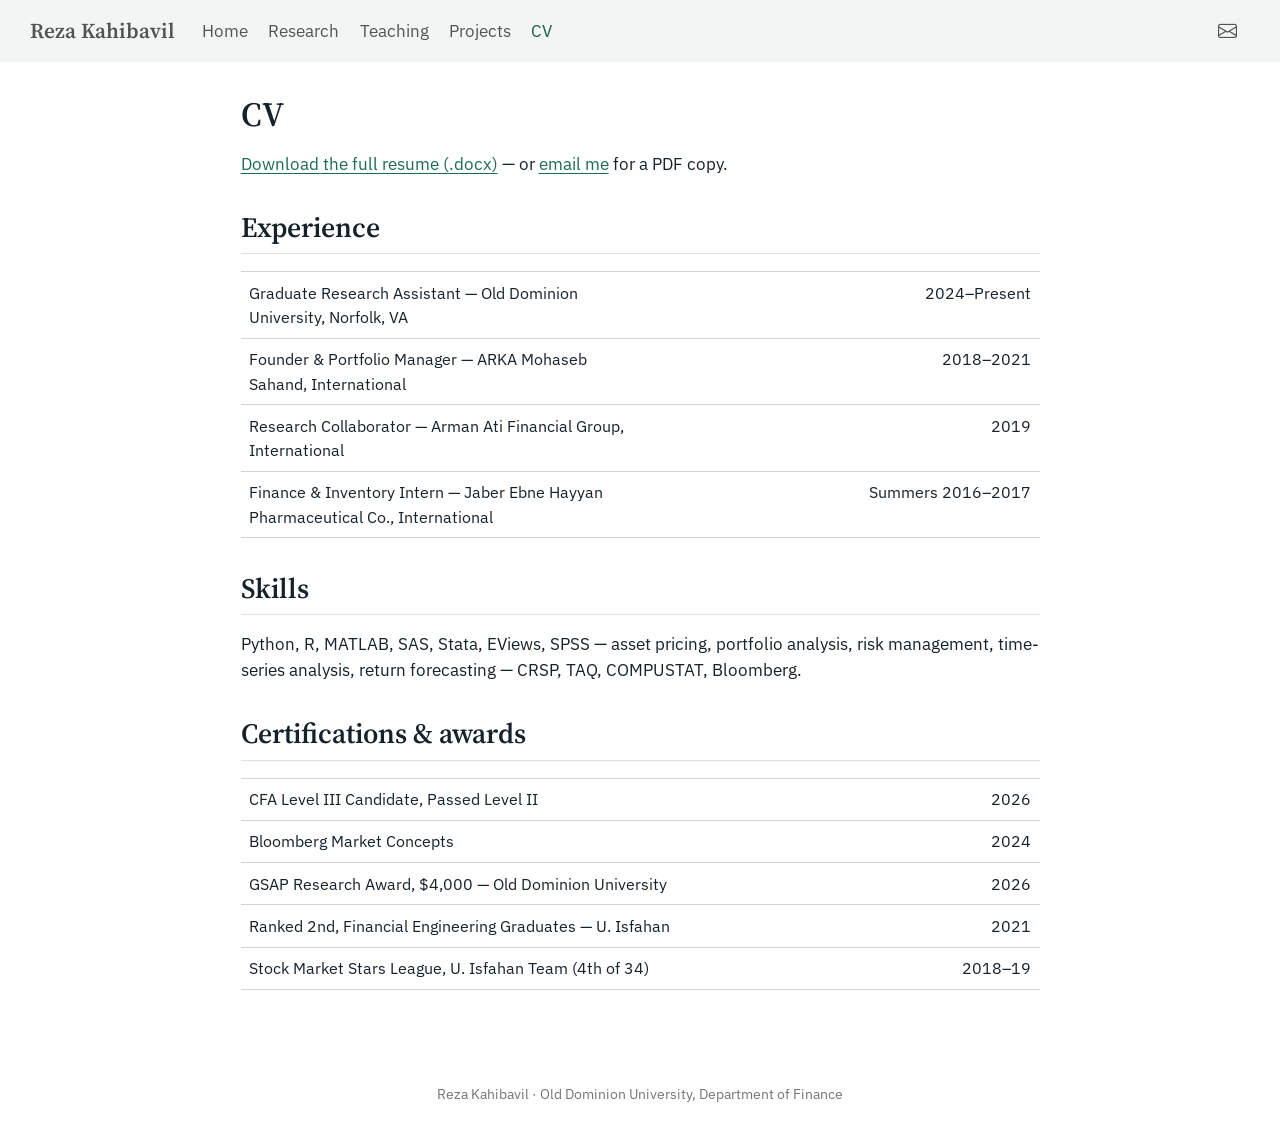
==== docs/cv.html @ f3b3a1b4 "Initial site" ====
<!DOCTYPE html>
<html xmlns="http://www.w3.org/1999/xhtml" lang="en" xml:lang="en"><head>

<meta charset="utf-8">
<meta name="generator" content="quarto-1.10.18">

<meta name="viewport" content="width=device-width, initial-scale=1.0, user-scalable=yes">


<title>CV – Reza Kahibavil</title>
<style>
/* Default styles provided by pandoc.
** See https://pandoc.org/MANUAL.html#variables-for-html for config info.
*/
span.smallcaps{font-variant: small-caps;}
div.columns{display: flex; gap: 1.5em;}
div.column{flex: auto;}
@media screen {
div.columns{gap: min(4vw, 1.5em);}
div.column{overflow-x: auto;}
}
div.hanging-indent{margin-left: 1.5em; text-indent: -1.5em;}
ul.task-list{list-style: none;}
ul.task-list li input[type="checkbox"] {
  width: 0.8em;
  margin: 0 0.8em 0.2em -1em; /* quarto-specific, see https://github.com/quarto-dev/quarto-cli/issues/4556 */ 
  vertical-align: middle;
}
</style>


<script src="site_libs/quarto-nav/quarto-nav.js"></script>
<script src="site_libs/quarto-nav/headroom.min.js"></script>
<script src="site_libs/clipboard/clipboard.min.js"></script>
<script src="site_libs/quarto-search/autocomplete.umd.js"></script>
<script src="site_libs/quarto-search/fuse.min.js"></script>
<script src="site_libs/quarto-search/quarto-search.js"></script>
<meta name="quarto:offset" content="./">
<script src="site_libs/quarto-html/quarto.js" type="module"></script>
<script src="site_libs/quarto-html/tabsets/tabsets.js" type="module"></script>
<script src="site_libs/quarto-html/popper.min.js"></script>
<script src="site_libs/quarto-html/tippy.umd.min.js"></script>
<script src="site_libs/quarto-html/anchor.min.js"></script>
<link href="site_libs/quarto-html/tippy.css" rel="stylesheet">
<link href="site_libs/quarto-html/quarto-syntax-highlighting-64a204ab8560d761af7679ceaba22944.css" rel="stylesheet" id="quarto-text-highlighting-styles">
<script src="site_libs/bootstrap/bootstrap.min.js"></script>
<link href="site_libs/bootstrap/bootstrap-icons.css" rel="stylesheet">
<link href="site_libs/bootstrap/bootstrap-29c59671ffebfe2203b3266ad9037d25.min.css" rel="stylesheet" append-hash="true" id="quarto-bootstrap" data-mode="light">
<script id="quarto-search-options" type="application/json">{
  "location": "navbar",
  "copy-button": false,
  "collapse-after": 3,
  "panel-placement": "end",
  "type": "overlay",
  "limit": 50,
  "keyboard-shortcut": [
    "f",
    "/",
    "s"
  ],
  "show-item-context": false,
  "language": {
    "search-no-results-text": "No results",
    "search-matching-documents-text": "matching documents",
    "search-copy-link-title": "Copy link to search",
    "search-hide-matches-text": "Hide additional matches",
    "search-more-match-text": "more match in this document",
    "search-more-matches-text": "more matches in this document",
    "search-clear-button-title": "Clear",
    "search-text-placeholder": "",
    "search-detached-cancel-button-title": "Cancel",
    "search-submit-button-title": "Submit",
    "search-label": "Search"
  }
}</script>


</head>

<body class="nav-fixed fullcontent quarto-light">

<div id="quarto-search-results"></div>
  <header id="quarto-header" class="headroom fixed-top">
    <nav class="navbar navbar-expand-lg " data-bs-theme="dark">
      <div class="navbar-container container-fluid">
      <div class="navbar-brand-container mx-auto">
    <a class="navbar-brand" href="./index.html">
    <span class="navbar-title">Reza Kahibavil</span>
    </a>
  </div>
            <div id="quarto-search" class="" title="Search"></div>
          <button class="navbar-toggler" type="button" data-bs-toggle="collapse" data-bs-target="#navbarCollapse" aria-controls="navbarCollapse" role="menu" aria-expanded="false" aria-label="Toggle navigation" onclick="if (window.quartoToggleHeadroom) { window.quartoToggleHeadroom(); }">
  <span class="navbar-toggler-icon"></span>
</button>
          <div class="collapse navbar-collapse" id="navbarCollapse">
            <ul class="navbar-nav navbar-nav-scroll me-auto">
  <li class="nav-item">
    <a class="nav-link" href="./index.html"> 
<span class="menu-text">Home</span></a>
  </li>  
  <li class="nav-item">
    <a class="nav-link" href="./research.html"> 
<span class="menu-text">Research</span></a>
  </li>  
  <li class="nav-item">
    <a class="nav-link" href="./teaching.html"> 
<span class="menu-text">Teaching</span></a>
  </li>  
  <li class="nav-item">
    <a class="nav-link" href="./projects.html"> 
<span class="menu-text">Projects</span></a>
  </li>  
  <li class="nav-item">
    <a class="nav-link active" href="./cv.html" aria-current="page"> 
<span class="menu-text">CV</span></a>
  </li>  
</ul>
            <ul class="navbar-nav navbar-nav-scroll ms-auto">
  <li class="nav-item compact">
    <a class="nav-link" href="mailto:rkahi001@odu.edu"> <i class="bi bi-envelope" role="img" aria-label="Email">
</i> 
<span class="menu-text"></span></a>
  </li>  
</ul>
          </div> <!-- /navcollapse -->
            <div class="quarto-navbar-tools">
</div>
      </div> <!-- /container-fluid -->
    </nav>
</header>
<!-- content -->
<div id="quarto-content" class="quarto-container page-columns page-rows-contents page-layout-article page-navbar">
<!-- sidebar -->
<!-- margin-sidebar -->
    
<!-- main -->
<main class="content" id="quarto-document-content">

<header id="title-block-header" class="quarto-title-block default">
<div class="quarto-title">
<h1 class="title">CV</h1>
</div>



<div class="quarto-title-meta">

    
  
    
  </div>
  


</header>


<p><a href="files/cv/Reza_Kahibavil_Resume.docx">Download the full resume (.docx)</a> — or <a href="mailto:rkahi001@odu.edu">email me</a> for a PDF copy.</p>
<section id="experience" class="level2">
<h2 class="anchored" data-anchor-id="experience">Experience</h2>
<table class="ledger-table caption-top table">
<colgroup>
<col style="width: 50%">
<col style="width: 50%">
</colgroup>
<tbody>
<tr class="odd">
<td style="text-align: left;">Graduate Research Assistant — Old Dominion University, Norfolk, VA</td>
<td style="text-align: right;">2024–Present</td>
</tr>
<tr class="even">
<td style="text-align: left;">Founder &amp; Portfolio Manager — ARKA Mohaseb Sahand, International</td>
<td style="text-align: right;">2018–2021</td>
</tr>
<tr class="odd">
<td style="text-align: left;">Research Collaborator — Arman Ati Financial Group, International</td>
<td style="text-align: right;">2019</td>
</tr>
<tr class="even">
<td style="text-align: left;">Finance &amp; Inventory Intern — Jaber Ebne Hayyan Pharmaceutical Co., International</td>
<td style="text-align: right;">Summers 2016–2017</td>
</tr>
</tbody>
</table>
</section>
<section id="skills" class="level2">
<h2 class="anchored" data-anchor-id="skills">Skills</h2>
<p>Python, R, MATLAB, SAS, Stata, EViews, SPSS — asset pricing, portfolio analysis, risk management, time-series analysis, return forecasting — CRSP, TAQ, COMPUSTAT, Bloomberg.</p>
</section>
<section id="certifications-awards" class="level2">
<h2 class="anchored" data-anchor-id="certifications-awards">Certifications &amp; awards</h2>
<table class="ledger-table caption-top table">
<tbody>
<tr class="odd">
<td style="text-align: left;">CFA Level III Candidate, Passed Level II</td>
<td style="text-align: right;">2026</td>
</tr>
<tr class="even">
<td style="text-align: left;">Bloomberg Market Concepts</td>
<td style="text-align: right;">2024</td>
</tr>
<tr class="odd">
<td style="text-align: left;">GSAP Research Award, $4,000 — Old Dominion University</td>
<td style="text-align: right;">2026</td>
</tr>
<tr class="even">
<td style="text-align: left;">Ranked 2nd, Financial Engineering Graduates — U. Isfahan</td>
<td style="text-align: right;">2021</td>
</tr>
<tr class="odd">
<td style="text-align: left;">Stock Market Stars League, U. Isfahan Team (4th of 34)</td>
<td style="text-align: right;">2018–19</td>
</tr>
</tbody>
</table>


</section>

</main> <!-- /main -->
<script id="quarto-html-after-body" type="application/javascript">
  window.document.addEventListener("DOMContentLoaded", function (event) {
    const icon = "";
    const anchorJS = new window.AnchorJS();
    anchorJS.options = {
      placement: 'right',
      icon: icon
    };
    anchorJS.add('.anchored');
    const isCodeAnnotation = (el) => {
      for (const clz of el.classList) {
        if (clz.startsWith('code-annotation-')) {                     
          return true;
        }
      }
      return false;
    }
    const onCopySuccess = function(e) {
      // button target
      const button = e.trigger;
      // don't keep focus
      button.blur();
      // flash "checked"
      button.classList.add('code-copy-button-checked');
      var currentTitle = button.getAttribute("title");
      button.setAttribute("title", "Copied!");
      let tooltip;
      if (window.bootstrap) {
        button.setAttribute("data-bs-toggle", "tooltip");
        button.setAttribute("data-bs-placement", "left");
        button.setAttribute("data-bs-title", "Copied!");
        tooltip = new bootstrap.Tooltip(button, 
          { trigger: "manual", 
            customClass: "code-copy-button-tooltip",
            offset: [0, -8]});
        tooltip.show();    
      }
      setTimeout(function() {
        if (tooltip) {
          tooltip.hide();
          button.removeAttribute("data-bs-title");
          button.removeAttribute("data-bs-toggle");
          button.removeAttribute("data-bs-placement");
        }
        button.setAttribute("title", currentTitle);
        button.classList.remove('code-copy-button-checked');
      }, 1000);
      // clear code selection
      e.clearSelection();
    }
    const getTextToCopy = function(trigger) {
      const outerScaffold = trigger.parentElement.cloneNode(true);
      const codeEl = outerScaffold.querySelector('code');
      for (const childEl of codeEl.children) {
        if (isCodeAnnotation(childEl)) {
          childEl.remove();
        }
      }
      return codeEl.innerText;
    }
    const clipboard = new window.ClipboardJS('.code-copy-button:not([data-in-quarto-modal])', {
      text: getTextToCopy
    });
    clipboard.on('success', onCopySuccess);
    if (window.document.getElementById('quarto-embedded-source-code-modal')) {
      const clipboardModal = new window.ClipboardJS('.code-copy-button[data-in-quarto-modal]', {
        text: getTextToCopy,
        container: window.document.getElementById('quarto-embedded-source-code-modal')
      });
      clipboardModal.on('success', onCopySuccess);
    }
      var localhostRegex = new RegExp(/^(?:http|https):\/\/localhost\:?[0-9]*\//);
      var mailtoRegex = new RegExp(/^mailto:/);
        var filterRegex = new RegExp("https:\/\/YOUR-GITHUB-USERNAME\.github\.io\/YOUR-REPO-NAME\/");
      var isInternal = (href) => {
          return filterRegex.test(href) || localhostRegex.test(href) || mailtoRegex.test(href);
      }
      // Inspect non-navigation links and adorn them if external
     var links = window.document.querySelectorAll('a[href]:not(.nav-link):not(.navbar-brand):not(.toc-action):not(.sidebar-link):not(.sidebar-item-toggle):not(.pagination-link):not(.no-external):not([aria-hidden]):not(.dropdown-item):not(.quarto-navigation-tool):not(.about-link)');
      for (var i=0; i<links.length; i++) {
        const link = links[i];
        if (!isInternal(link.href)) {
          // undo the damage that might have been done by quarto-nav.js in the case of
          // links that we want to consider external
          if (link.dataset.originalHref !== undefined) {
            link.href = link.dataset.originalHref;
          }
            // target, if specified
            link.setAttribute("target", "_blank");
            if (link.getAttribute("rel") === null) {
              link.setAttribute("rel", "noopener");
            }
        }
      }
    function tippyHover(el, contentFn, onTriggerFn, onUntriggerFn) {
      const config = {
        allowHTML: true,
        maxWidth: 500,
        delay: 100,
        arrow: false,
        appendTo: function(el) {
            return el.parentElement;
        },
        interactive: true,
        interactiveBorder: 10,
        theme: 'quarto',
        placement: 'bottom-start',
      };
      if (contentFn) {
        config.content = contentFn;
      }
      if (onTriggerFn) {
        config.onTrigger = onTriggerFn;
      }
      if (onUntriggerFn) {
        config.onUntrigger = onUntriggerFn;
      }
      window.tippy(el, config); 
    }
    const noterefs = window.document.querySelectorAll('a[role="doc-noteref"]');
    for (var i=0; i<noterefs.length; i++) {
      const ref = noterefs[i];
      tippyHover(ref, function() {
        // use id or data attribute instead here
        let href = ref.getAttribute('data-footnote-href') || ref.getAttribute('href');
        try { href = new URL(href).hash; } catch {}
        const id = href.replace(/^#\/?/, "");
        const note = window.document.getElementById(id);
        if (note) {
          return note.innerHTML;
        } else {
          return "";
        }
      });
    }
    const xrefs = window.document.querySelectorAll('a.quarto-xref');
    const processXRef = (id, note) => {
      // Strip column container classes
      const stripColumnClz = (el) => {
        el.classList.remove("page-full", "page-columns");
        if (el.children) {
          for (const child of el.children) {
            stripColumnClz(child);
          }
        }
      }
      stripColumnClz(note)
      if (id === null || id.startsWith('sec-')) {
        // Special case sections, only their first couple elements
        const container = document.createElement("div");
        if (note.children && note.children.length > 2) {
          container.appendChild(note.children[0].cloneNode(true));
          for (let i = 1; i < note.children.length; i++) {
            const child = note.children[i];
            if (child.tagName === "P" && child.innerText === "") {
              continue;
            } else {
              container.appendChild(child.cloneNode(true));
              break;
            }
          }
          if (window.Quarto?.typesetMath) {
            window.Quarto.typesetMath(container);
          }
          return container.innerHTML
        } else {
          if (window.Quarto?.typesetMath) {
            window.Quarto.typesetMath(note);
          }
          return note.innerHTML;
        }
      } else {
        // Remove any anchor links if they are present
        const anchorLink = note.querySelector('a.anchorjs-link');
        if (anchorLink) {
          anchorLink.remove();
        }
        if (window.Quarto?.typesetMath) {
          window.Quarto.typesetMath(note);
        }
        if (note.classList.contains("callout")) {
          return note.outerHTML;
        } else {
          return note.innerHTML;
        }
      }
    }
    for (var i=0; i<xrefs.length; i++) {
      const xref = xrefs[i];
      tippyHover(xref, undefined, function(instance) {
        instance.disable();
        let url = xref.getAttribute('href');
        let hash = undefined; 
        if (url.startsWith('#')) {
          hash = url;
        } else {
          try { hash = new URL(url).hash; } catch {}
        }
        if (hash) {
          const id = hash.replace(/^#\/?/, "");
          const note = window.document.getElementById(id);
          if (note !== null) {
            try {
              const html = processXRef(id, note.cloneNode(true));
              instance.setContent(html);
            } finally {
              instance.enable();
              instance.show();
            }
          } else {
            // See if we can fetch this
            fetch(url.split('#')[0])
            .then(res => res.text())
            .then(html => {
              const parser = new DOMParser();
              const htmlDoc = parser.parseFromString(html, "text/html");
              const note = htmlDoc.getElementById(id);
              if (note !== null) {
                const html = processXRef(id, note);
                instance.setContent(html);
              } 
            }).finally(() => {
              instance.enable();
              instance.show();
            });
          }
        } else {
          // See if we can fetch a full url (with no hash to target)
          // This is a special case and we should probably do some content thinning / targeting
          fetch(url)
          .then(res => res.text())
          .then(html => {
            const parser = new DOMParser();
            const htmlDoc = parser.parseFromString(html, "text/html");
            const note = htmlDoc.querySelector('main.content');
            if (note !== null) {
              // This should only happen for chapter cross references
              // (since there is no id in the URL)
              // remove the first header
              if (note.children.length > 0 && note.children[0].tagName === "HEADER") {
                note.children[0].remove();
              }
              const html = processXRef(null, note);
              instance.setContent(html);
            } 
          }).finally(() => {
            instance.enable();
            instance.show();
          });
        }
      }, function(instance) {
      });
    }
        let selectedAnnoteEl;
        const selectorForAnnotation = ( cell, annotation) => {
          let cellAttr = 'data-code-cell="' + cell + '"';
          let lineAttr = 'data-code-annotation="' +  annotation + '"';
          const selector = 'span[' + cellAttr + '][' + lineAttr + ']';
          return selector;
        }
        const selectCodeLines = (annoteEl) => {
          const doc = window.document;
          const targetCell = annoteEl.getAttribute("data-target-cell");
          const targetAnnotation = annoteEl.getAttribute("data-target-annotation");
          const annoteSpan = window.document.querySelector(selectorForAnnotation(targetCell, targetAnnotation));
          const lines = annoteSpan.getAttribute("data-code-lines").split(",");
          const lineIds = lines.map((line) => {
            return targetCell + "-" + line;
          })
          let top = null;
          let height = null;
          let parent = null;
          if (lineIds.length > 0) {
              //compute the position of the single el (top and bottom and make a div)
              const el = window.document.getElementById(lineIds[0]);
              top = el.offsetTop;
              height = el.offsetHeight;
              parent = el.parentElement.parentElement;
            if (lineIds.length > 1) {
              const lastEl = window.document.getElementById(lineIds[lineIds.length - 1]);
              const bottom = lastEl.offsetTop + lastEl.offsetHeight;
              height = bottom - top;
            }
            if (top !== null && height !== null && parent !== null) {
              // cook up a div (if necessary) and position it 
              let div = window.document.getElementById("code-annotation-line-highlight");
              if (div === null) {
                div = window.document.createElement("div");
                div.setAttribute("id", "code-annotation-line-highlight");
                div.style.position = 'absolute';
                parent.appendChild(div);
              }
              div.style.top = top - 2 + "px";
              div.style.height = height + 4 + "px";
              div.style.left = 0;
              let gutterDiv = window.document.getElementById("code-annotation-line-highlight-gutter");
              if (gutterDiv === null) {
                gutterDiv = window.document.createElement("div");
                gutterDiv.setAttribute("id", "code-annotation-line-highlight-gutter");
                gutterDiv.style.position = 'absolute';
                const codeCell = window.document.getElementById(targetCell);
                const gutter = codeCell.querySelector('.code-annotation-gutter');
                gutter.appendChild(gutterDiv);
              }
              gutterDiv.style.top = top - 2 + "px";
              gutterDiv.style.height = height + 4 + "px";
            }
            selectedAnnoteEl = annoteEl;
          }
        };
        const unselectCodeLines = () => {
          const elementsIds = ["code-annotation-line-highlight", "code-annotation-line-highlight-gutter"];
          elementsIds.forEach((elId) => {
            const div = window.document.getElementById(elId);
            if (div) {
              div.remove();
            }
          });
          selectedAnnoteEl = undefined;
        };
          // Handle positioning of the toggle
      window.addEventListener(
        "resize",
        throttle(() => {
          elRect = undefined;
          if (selectedAnnoteEl) {
            selectCodeLines(selectedAnnoteEl);
          }
        }, 10)
      );
      function throttle(fn, ms) {
      let throttle = false;
      let timer;
        return (...args) => {
          if(!throttle) { // first call gets through
              fn.apply(this, args);
              throttle = true;
          } else { // all the others get throttled
              if(timer) clearTimeout(timer); // cancel #2
              timer = setTimeout(() => {
                fn.apply(this, args);
                timer = throttle = false;
              }, ms);
          }
        };
      }
        // Attach click handler to the DT
        const annoteDls = window.document.querySelectorAll('dt[data-target-cell]');
        for (const annoteDlNode of annoteDls) {
          annoteDlNode.addEventListener('click', (event) => {
            const clickedEl = event.target;
            if (clickedEl !== selectedAnnoteEl) {
              unselectCodeLines();
              const activeEl = window.document.querySelector('dt[data-target-cell].code-annotation-active');
              if (activeEl) {
                activeEl.classList.remove('code-annotation-active');
              }
              selectCodeLines(clickedEl);
              clickedEl.classList.add('code-annotation-active');
            } else {
              // Unselect the line
              unselectCodeLines();
              clickedEl.classList.remove('code-annotation-active');
            }
          });
        }
    const findCites = (el) => {
      const parentEl = el.parentElement;
      if (parentEl) {
        const cites = parentEl.dataset.cites;
        if (cites) {
          return {
            el,
            cites: cites.split(' ')
          };
        } else {
          return findCites(el.parentElement)
        }
      } else {
        return undefined;
      }
    };
    var bibliorefs = window.document.querySelectorAll('a[role="doc-biblioref"]');
    for (var i=0; i<bibliorefs.length; i++) {
      const ref = bibliorefs[i];
      const citeInfo = findCites(ref);
      if (citeInfo) {
        tippyHover(citeInfo.el, function() {
          var popup = window.document.createElement('div');
          citeInfo.cites.forEach(function(cite) {
            var citeDiv = window.document.createElement('div');
            citeDiv.classList.add('hanging-indent');
            citeDiv.classList.add('csl-entry');
            var biblioDiv = window.document.getElementById('ref-' + cite);
            if (biblioDiv) {
              citeDiv.innerHTML = biblioDiv.innerHTML;
            }
            popup.appendChild(citeDiv);
          });
          return popup.innerHTML;
        });
      }
    }
  });
  </script>
</div> <!-- /content -->
<footer class="footer">
  <div class="nav-footer">
    <div class="nav-footer-left">
      &nbsp;
    </div>   
    <div class="nav-footer-center">
<p>Reza Kahibavil · Old Dominion University, Department of Finance</p>
</div>
    <div class="nav-footer-right">
      &nbsp;
    </div>
  </div>
</footer>




</body></html>
---- docs/site_libs/quarto-html/tippy.css ----
.tippy-box[data-animation=fade][data-state=hidden]{opacity:0}[data-tippy-root]{max-width:calc(100vw - 10px)}.tippy-box{position:relative;background-color:#333;color:#fff;border-radius:4px;font-size:14px;line-height:1.4;white-space:normal;outline:0;transition-property:transform,visibility,opacity}.tippy-box[data-placement^=top]>.tippy-arrow{bottom:0}.tippy-box[data-placement^=top]>.tippy-arrow:before{bottom:-7px;left:0;border-width:8px 8px 0;border-top-color:initial;transform-origin:center top}.tippy-box[data-placement^=bottom]>.tippy-arrow{top:0}.tippy-box[data-placement^=bottom]>.tippy-arrow:before{top:-7px;left:0;border-width:0 8px 8px;border-bottom-color:initial;transform-origin:center bottom}.tippy-box[data-placement^=left]>.tippy-arrow{right:0}.tippy-box[data-placement^=left]>.tippy-arrow:before{border-width:8px 0 8px 8px;border-left-color:initial;right:-7px;transform-origin:center left}.tippy-box[data-placement^=right]>.tippy-arrow{left:0}.tippy-box[data-placement^=right]>.tippy-arrow:before{left:-7px;border-width:8px 8px 8px 0;border-right-color:initial;transform-origin:center right}.tippy-box[data-inertia][data-state=visible]{transition-timing-function:cubic-bezier(.54,1.5,.38,1.11)}.tippy-arrow{width:16px;height:16px;color:#333}.tippy-arrow:before{content:"";position:absolute;border-color:transparent;border-style:solid}.tippy-content{position:relative;padding:5px 9px;z-index:1}
---- docs/site_libs/quarto-html/quarto-syntax-highlighting-64a204ab8560d761af7679ceaba22944.css ----
/* quarto syntax highlight colors */
:root {
  --quarto-hl-ot-color: #003B4F;
  --quarto-hl-at-color: #657422;
  --quarto-hl-ss-color: #20794D;
  --quarto-hl-an-color: #5E5E5E;
  --quarto-hl-fu-color: #4758AB;
  --quarto-hl-st-color: #20794D;
  --quarto-hl-cf-color: #003B4F;
  --quarto-hl-op-color: #5E5E5E;
  --quarto-hl-er-color: #AD0000;
  --quarto-hl-bn-color: #AD0000;
  --quarto-hl-al-color: #AD0000;
  --quarto-hl-va-color: #111111;
  --quarto-hl-bu-color: inherit;
  --quarto-hl-ex-color: inherit;
  --quarto-hl-pp-color: #AD0000;
  --quarto-hl-in-color: #5E5E5E;
  --quarto-hl-vs-color: #20794D;
  --quarto-hl-wa-color: #5E5E5E;
  --quarto-hl-do-color: #5E5E5E;
  --quarto-hl-im-color: #00769E;
  --quarto-hl-ch-color: #20794D;
  --quarto-hl-dt-color: #AD0000;
  --quarto-hl-fl-color: #AD0000;
  --quarto-hl-co-color: #5E5E5E;
  --quarto-hl-cv-color: #5E5E5E;
  --quarto-hl-cn-color: #8f5902;
  --quarto-hl-sc-color: #5E5E5E;
  --quarto-hl-dv-color: #AD0000;
  --quarto-hl-kw-color: #003B4F;
}

/* other quarto variables */
:root {
  --quarto-font-monospace: SFMono-Regular, Menlo, Monaco, Consolas, "Liberation Mono", "Courier New", monospace;
}

/* syntax highlight based on Pandoc's rules */
pre > code.sourceCode > span {
  color: #003B4F;
}

code.sourceCode > span {
  color: #003B4F;
}

div.sourceCode,
div.sourceCode pre.sourceCode {
  color: #003B4F;
}

/* Normal */
code span {
  color: #003B4F;
}

/* Alert */
code span.al {
  color: #AD0000;
  font-style: inherit;
}

/* Annotation */
code span.an {
  color: #5E5E5E;
  font-style: inherit;
}

/* Attribute */
code span.at {
  color: #657422;
  font-style: inherit;
}

/* BaseN */
code span.bn {
  color: #AD0000;
  font-style: inherit;
}

/* BuiltIn */
code span.bu {
  font-style: inherit;
}

/* ControlFlow */
code span.cf {
  color: #003B4F;
  font-weight: bold;
  font-style: inherit;
}

/* Char */
code span.ch {
  color: #20794D;
  font-style: inherit;
}

/* Constant */
code span.cn {
  color: #8f5902;
  font-style: inherit;
}

/* Comment */
code span.co {
  color: #5E5E5E;
  font-style: inherit;
}

/* CommentVar */
code span.cv {
  color: #5E5E5E;
  font-style: italic;
}

/* Documentation */
code span.do {
  color: #5E5E5E;
  font-style: italic;
}

/* DataType */
code span.dt {
  color: #AD0000;
  font-style: inherit;
}

/* DecVal */
code span.dv {
  color: #AD0000;
  font-style: inherit;
}

/* Error */
code span.er {
  color: #AD0000;
  font-style: inherit;
}

/* Extension */
code span.ex {
  font-style: inherit;
}

/* Float */
code span.fl {
  color: #AD0000;
  font-style: inherit;
}

/* Function */
code span.fu {
  color: #4758AB;
  font-style: inherit;
}

/* Import */
code span.im {
  color: #00769E;
  font-style: inherit;
}

/* Information */
code span.in {
  color: #5E5E5E;
  font-style: inherit;
}

/* Keyword */
code span.kw {
  color: #003B4F;
  font-weight: bold;
  font-style: inherit;
}

/* Operator */
code span.op {
  color: #5E5E5E;
  font-style: inherit;
}

/* Other */
code span.ot {
  color: #003B4F;
  font-style: inherit;
}

/* Preprocessor */
code span.pp {
  color: #AD0000;
  font-style: inherit;
}

/* SpecialChar */
code span.sc {
  color: #5E5E5E;
  font-style: inherit;
}

/* SpecialString */
code span.ss {
  color: #20794D;
  font-style: inherit;
}

/* String */
code span.st {
  color: #20794D;
  font-style: inherit;
}

/* Variable */
code span.va {
  color: #111111;
  font-style: inherit;
}

/* VerbatimString */
code span.vs {
  color: #20794D;
  font-style: inherit;
}

/* Warning */
code span.wa {
  color: #5E5E5E;
  font-style: italic;
}

.prevent-inlining {
  content: "</";
}

/*# sourceMappingURL=9d8d5bb603a83b8298b89080a598c93b.css.map */
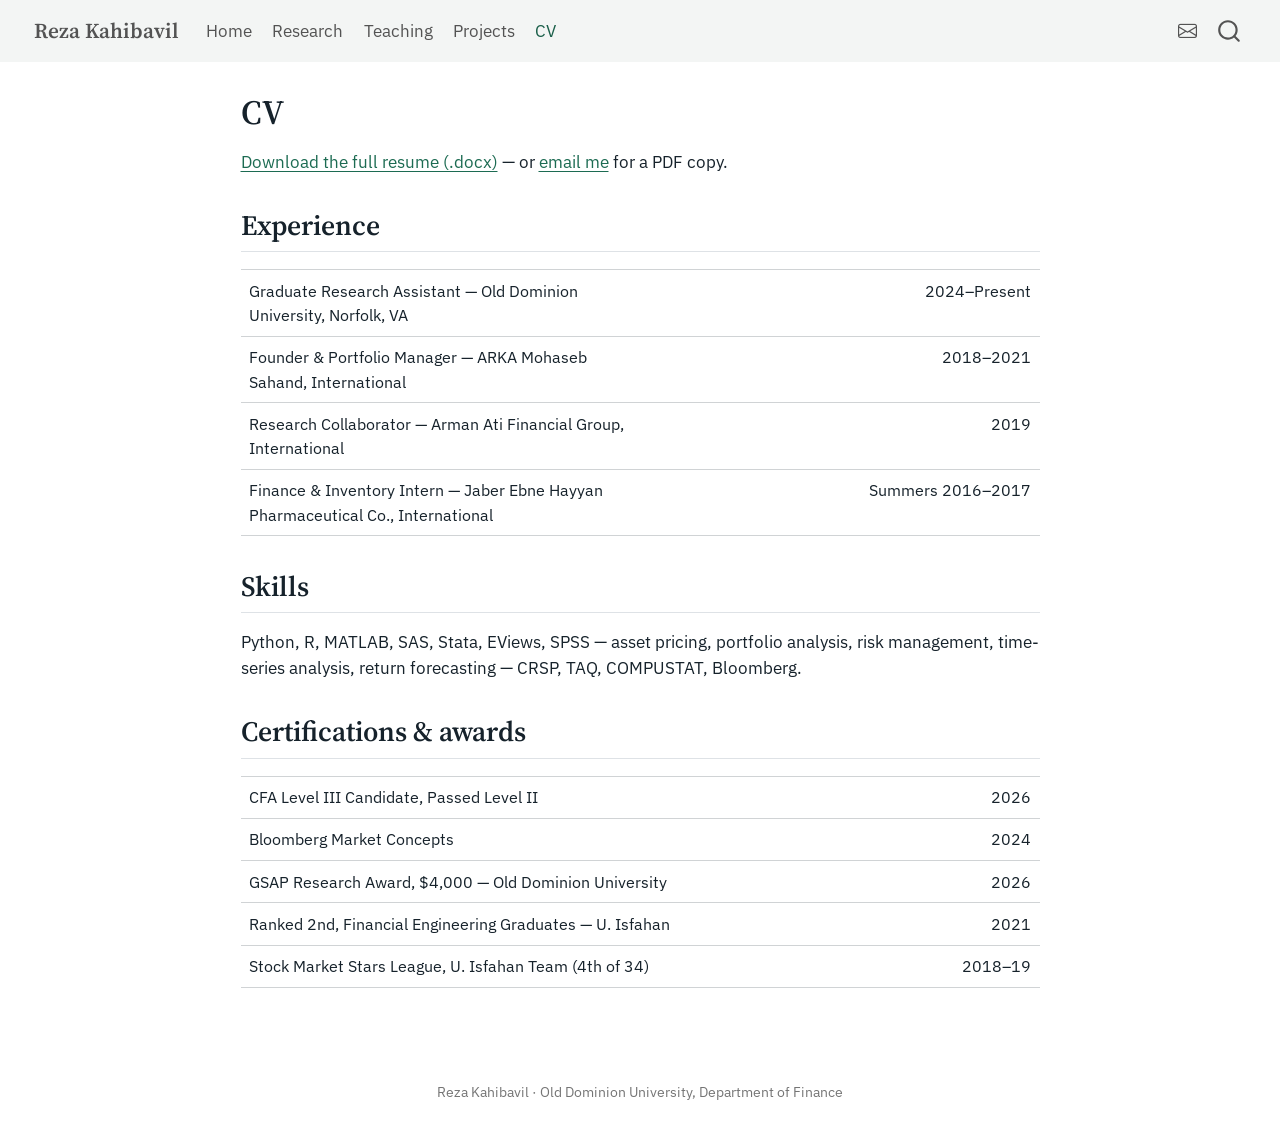
==== commit 922f368f: "describe what you added" ====
--- a/docs/cv.html
+++ b/docs/cv.html
@@ -2,23 +2,17 @@
 <html xmlns="http://www.w3.org/1999/xhtml" lang="en" xml:lang="en"><head>
 
 <meta charset="utf-8">
-<meta name="generator" content="quarto-1.10.18">
+<meta name="generator" content="quarto-1.8.24">
 
 <meta name="viewport" content="width=device-width, initial-scale=1.0, user-scalable=yes">
 
 
 <title>CV – Reza Kahibavil</title>
 <style>
-/* Default styles provided by pandoc.
-** See https://pandoc.org/MANUAL.html#variables-for-html for config info.
-*/
+code{white-space: pre-wrap;}
 span.smallcaps{font-variant: small-caps;}
-div.columns{display: flex; gap: 1.5em;}
-div.column{flex: auto;}
-@media screen {
-div.columns{gap: min(4vw, 1.5em);}
-div.column{overflow-x: auto;}
-}
+div.columns{display: flex; gap: min(4vw, 1.5em);}
+div.column{flex: auto; overflow-x: auto;}
 div.hanging-indent{margin-left: 1.5em; text-indent: -1.5em;}
 ul.task-list{list-style: none;}
 ul.task-list li input[type="checkbox"] {
@@ -38,14 +32,15 @@
 <meta name="quarto:offset" content="./">
 <script src="site_libs/quarto-html/quarto.js" type="module"></script>
 <script src="site_libs/quarto-html/tabsets/tabsets.js" type="module"></script>
+<script src="site_libs/quarto-html/axe/axe-check.js" type="module"></script>
 <script src="site_libs/quarto-html/popper.min.js"></script>
 <script src="site_libs/quarto-html/tippy.umd.min.js"></script>
 <script src="site_libs/quarto-html/anchor.min.js"></script>
 <link href="site_libs/quarto-html/tippy.css" rel="stylesheet">
-<link href="site_libs/quarto-html/quarto-syntax-highlighting-64a204ab8560d761af7679ceaba22944.css" rel="stylesheet" id="quarto-text-highlighting-styles">
+<link href="site_libs/quarto-html/quarto-syntax-highlighting-dc55a5b9e770e841cd82e46aadbfb9b0.css" rel="stylesheet" id="quarto-text-highlighting-styles">
 <script src="site_libs/bootstrap/bootstrap.min.js"></script>
 <link href="site_libs/bootstrap/bootstrap-icons.css" rel="stylesheet">
-<link href="site_libs/bootstrap/bootstrap-29c59671ffebfe2203b3266ad9037d25.min.css" rel="stylesheet" append-hash="true" id="quarto-bootstrap" data-mode="light">
+<link href="site_libs/bootstrap/bootstrap-ebd883e054d9a2021d182822232bf3bd.min.css" rel="stylesheet" append-hash="true" id="quarto-bootstrap" data-mode="light">
 <script id="quarto-search-options" type="application/json">{
   "location": "navbar",
   "copy-button": false,
@@ -84,6 +79,8 @@
     <nav class="navbar navbar-expand-lg " data-bs-theme="dark">
       <div class="navbar-container container-fluid">
       <div class="navbar-brand-container mx-auto">
+    <a href="./index.html" class="navbar-brand navbar-brand-logo">
+    </a>
     <a class="navbar-brand" href="./index.html">
     <span class="navbar-title">Reza Kahibavil</span>
     </a>
--- a/docs/site_libs/quarto-html/quarto-syntax-highlighting-dc55a5b9e770e841cd82e46aadbfb9b0.css
+++ b/docs/site_libs/quarto-html/quarto-syntax-highlighting-dc55a5b9e770e841cd82e46aadbfb9b0.css
@@ -0,0 +1,236 @@
+/* quarto syntax highlight colors */
+:root {
+  --quarto-hl-ot-color: #003B4F;
+  --quarto-hl-at-color: #657422;
+  --quarto-hl-ss-color: #20794D;
+  --quarto-hl-an-color: #5E5E5E;
+  --quarto-hl-fu-color: #4758AB;
+  --quarto-hl-st-color: #20794D;
+  --quarto-hl-cf-color: #003B4F;
+  --quarto-hl-op-color: #5E5E5E;
+  --quarto-hl-er-color: #AD0000;
+  --quarto-hl-bn-color: #AD0000;
+  --quarto-hl-al-color: #AD0000;
+  --quarto-hl-va-color: #111111;
+  --quarto-hl-bu-color: inherit;
+  --quarto-hl-ex-color: inherit;
+  --quarto-hl-pp-color: #AD0000;
+  --quarto-hl-in-color: #5E5E5E;
+  --quarto-hl-vs-color: #20794D;
+  --quarto-hl-wa-color: #5E5E5E;
+  --quarto-hl-do-color: #5E5E5E;
+  --quarto-hl-im-color: #00769E;
+  --quarto-hl-ch-color: #20794D;
+  --quarto-hl-dt-color: #AD0000;
+  --quarto-hl-fl-color: #AD0000;
+  --quarto-hl-co-color: #5E5E5E;
+  --quarto-hl-cv-color: #5E5E5E;
+  --quarto-hl-cn-color: #8f5902;
+  --quarto-hl-sc-color: #5E5E5E;
+  --quarto-hl-dv-color: #AD0000;
+  --quarto-hl-kw-color: #003B4F;
+}
+
+/* other quarto variables */
+:root {
+  --quarto-font-monospace: SFMono-Regular, Menlo, Monaco, Consolas, "Liberation Mono", "Courier New", monospace;
+}
+
+/* syntax highlight based on Pandoc's rules */
+pre > code.sourceCode > span {
+  color: #003B4F;
+}
+
+code.sourceCode > span {
+  color: #003B4F;
+}
+
+div.sourceCode,
+div.sourceCode pre.sourceCode {
+  color: #003B4F;
+}
+
+/* Normal */
+code span {
+  color: #003B4F;
+}
+
+/* Alert */
+code span.al {
+  color: #AD0000;
+  font-style: inherit;
+}
+
+/* Annotation */
+code span.an {
+  color: #5E5E5E;
+  font-style: inherit;
+}
+
+/* Attribute */
+code span.at {
+  color: #657422;
+  font-style: inherit;
+}
+
+/* BaseN */
+code span.bn {
+  color: #AD0000;
+  font-style: inherit;
+}
+
+/* BuiltIn */
+code span.bu {
+  font-style: inherit;
+}
+
+/* ControlFlow */
+code span.cf {
+  color: #003B4F;
+  font-weight: bold;
+  font-style: inherit;
+}
+
+/* Char */
+code span.ch {
+  color: #20794D;
+  font-style: inherit;
+}
+
+/* Constant */
+code span.cn {
+  color: #8f5902;
+  font-style: inherit;
+}
+
+/* Comment */
+code span.co {
+  color: #5E5E5E;
+  font-style: inherit;
+}
+
+/* CommentVar */
+code span.cv {
+  color: #5E5E5E;
+  font-style: italic;
+}
+
+/* Documentation */
+code span.do {
+  color: #5E5E5E;
+  font-style: italic;
+}
+
+/* DataType */
+code span.dt {
+  color: #AD0000;
+  font-style: inherit;
+}
+
+/* DecVal */
+code span.dv {
+  color: #AD0000;
+  font-style: inherit;
+}
+
+/* Error */
+code span.er {
+  color: #AD0000;
+  font-style: inherit;
+}
+
+/* Extension */
+code span.ex {
+  font-style: inherit;
+}
+
+/* Float */
+code span.fl {
+  color: #AD0000;
+  font-style: inherit;
+}
+
+/* Function */
+code span.fu {
+  color: #4758AB;
+  font-style: inherit;
+}
+
+/* Import */
+code span.im {
+  color: #00769E;
+  font-style: inherit;
+}
+
+/* Information */
+code span.in {
+  color: #5E5E5E;
+  font-style: inherit;
+}
+
+/* Keyword */
+code span.kw {
+  color: #003B4F;
+  font-weight: bold;
+  font-style: inherit;
+}
+
+/* Operator */
+code span.op {
+  color: #5E5E5E;
+  font-style: inherit;
+}
+
+/* Other */
+code span.ot {
+  color: #003B4F;
+  font-style: inherit;
+}
+
+/* Preprocessor */
+code span.pp {
+  color: #AD0000;
+  font-style: inherit;
+}
+
+/* SpecialChar */
+code span.sc {
+  color: #5E5E5E;
+  font-style: inherit;
+}
+
+/* SpecialString */
+code span.ss {
+  color: #20794D;
+  font-style: inherit;
+}
+
+/* String */
+code span.st {
+  color: #20794D;
+  font-style: inherit;
+}
+
+/* Variable */
+code span.va {
+  color: #111111;
+  font-style: inherit;
+}
+
+/* VerbatimString */
+code span.vs {
+  color: #20794D;
+  font-style: inherit;
+}
+
+/* Warning */
+code span.wa {
+  color: #5E5E5E;
+  font-style: italic;
+}
+
+.prevent-inlining {
+  content: "</";
+}
+
+/*# sourceMappingURL=21f0b8dca5c347bd0a806dc2ce2adfe3.css.map */
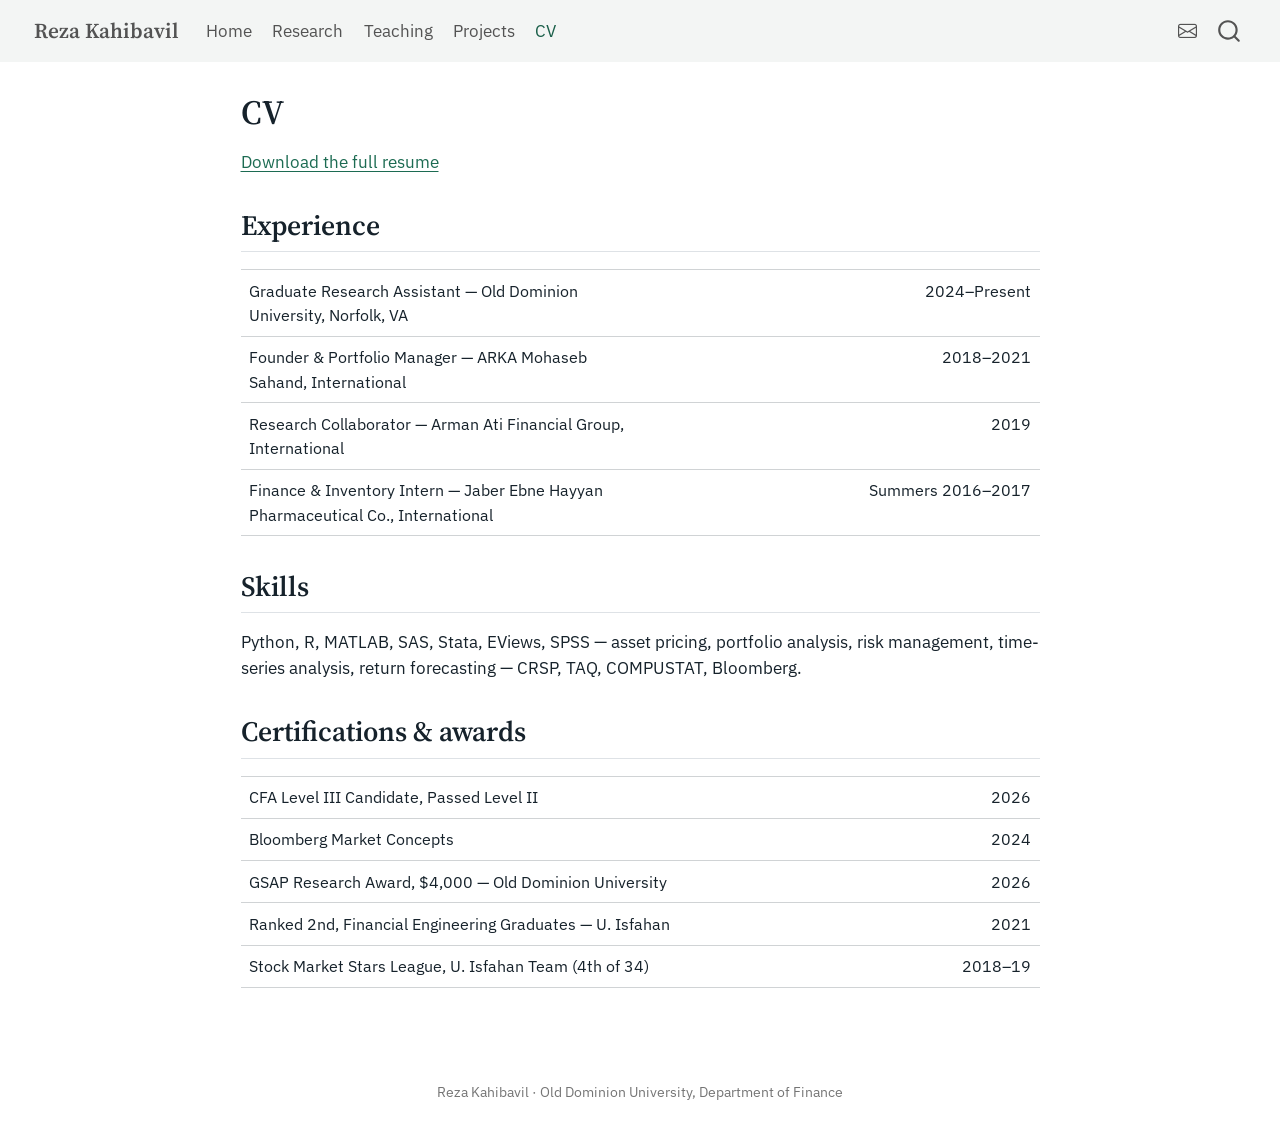
==== commit 88273c56: "Add papers with abstracts, chapters 10 and 12, syllabus" ====
--- a/docs/cv.html
+++ b/docs/cv.html
@@ -40,7 +40,7 @@
 <link href="site_libs/quarto-html/quarto-syntax-highlighting-dc55a5b9e770e841cd82e46aadbfb9b0.css" rel="stylesheet" id="quarto-text-highlighting-styles">
 <script src="site_libs/bootstrap/bootstrap.min.js"></script>
 <link href="site_libs/bootstrap/bootstrap-icons.css" rel="stylesheet">
-<link href="site_libs/bootstrap/bootstrap-ebd883e054d9a2021d182822232bf3bd.min.css" rel="stylesheet" append-hash="true" id="quarto-bootstrap" data-mode="light">
+<link href="site_libs/bootstrap/bootstrap-ba076bffc1203888888d5429547e9f0f.min.css" rel="stylesheet" append-hash="true" id="quarto-bootstrap" data-mode="light">
 <script id="quarto-search-options" type="application/json">{
   "location": "navbar",
   "copy-button": false,
@@ -152,7 +152,7 @@
 </header>
 
 
-<p><a href="files/cv/Reza_Kahibavil_Resume.docx">Download the full resume (.docx)</a> — or <a href="mailto:rkahi001@odu.edu">email me</a> for a PDF copy.</p>
+<p><a href="files/cv/Reza_Kahibavil_Resume.pdf">Download the full resume</a></p>
 <section id="experience" class="level2">
 <h2 class="anchored" data-anchor-id="experience">Experience</h2>
 <table class="ledger-table caption-top table">
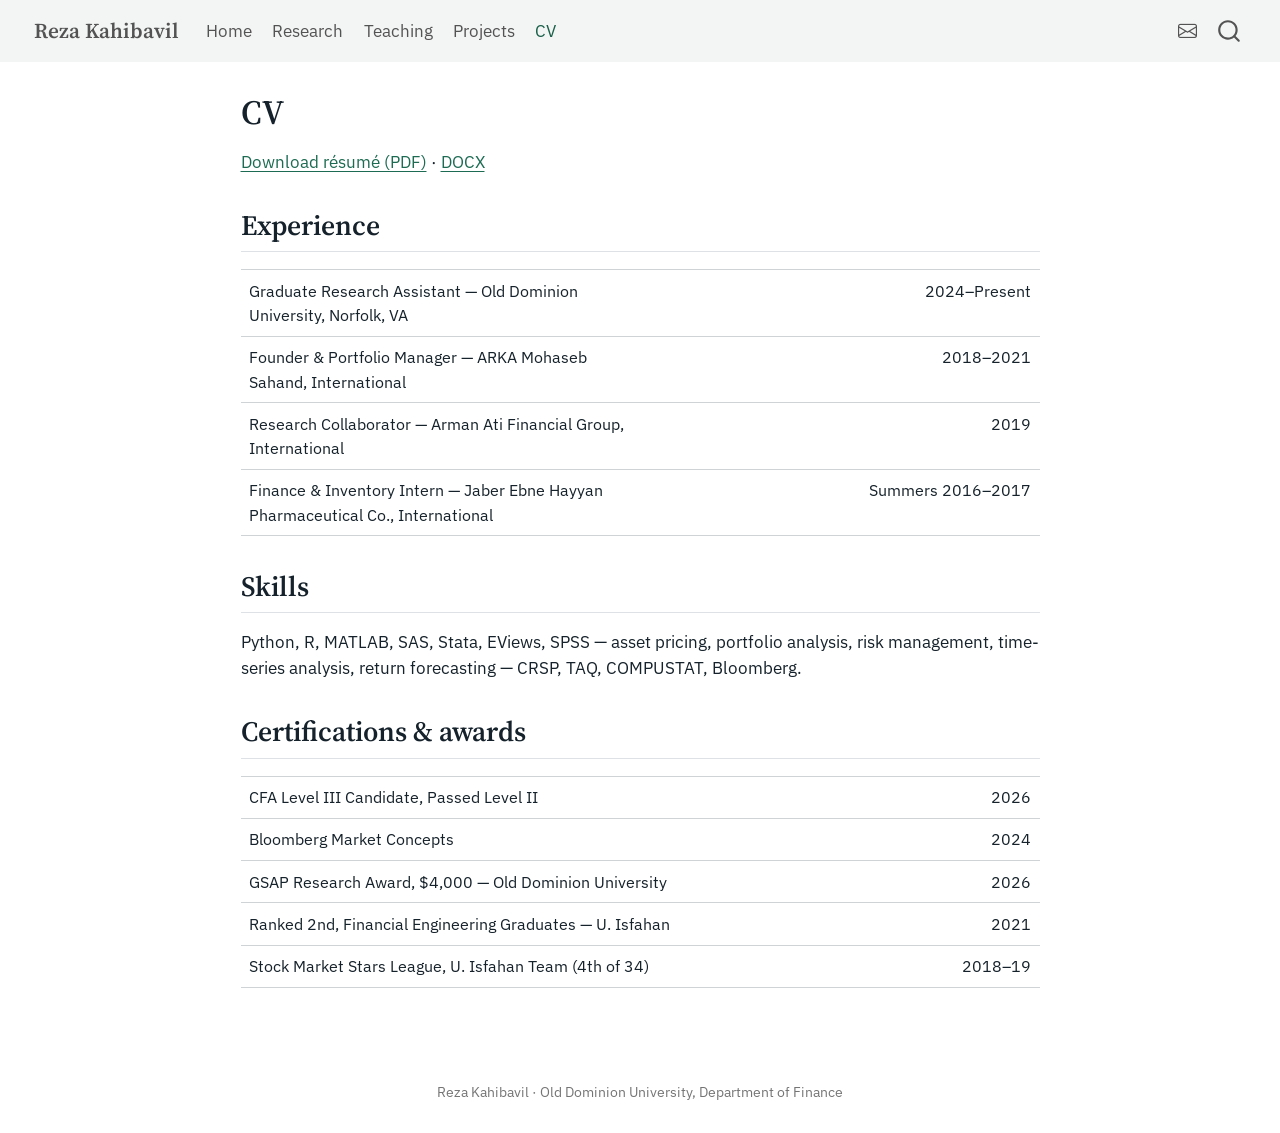
==== commit 6156ae5e: "Real resume download, social preview tags, favicon" ====
--- a/docs/cv.html
+++ b/docs/cv.html
@@ -30,6 +30,7 @@
 <script src="site_libs/quarto-search/fuse.min.js"></script>
 <script src="site_libs/quarto-search/quarto-search.js"></script>
 <meta name="quarto:offset" content="./">
+<link href="./assets/favicon.svg" rel="icon" type="image/svg+xml">
 <script src="site_libs/quarto-html/quarto.js" type="module"></script>
 <script src="site_libs/quarto-html/tabsets/tabsets.js" type="module"></script>
 <script src="site_libs/quarto-html/axe/axe-check.js" type="module"></script>
@@ -70,6 +71,12 @@
 }</script>
 
 
+<meta property="og:title" content="CV – Reza Kahibavil">
+<meta property="og:description" content="Ph.D.&nbsp;candidate in Finance at Old Dominion University — empirical asset pricing, return predictability, and portfolio analytics.">
+<meta property="og:site_name" content="Reza Kahibavil">
+<meta name="twitter:title" content="CV – Reza Kahibavil">
+<meta name="twitter:description" content="Ph.D.&nbsp;candidate in Finance at Old Dominion University — empirical asset pricing, return predictability, and portfolio analytics.">
+<meta name="twitter:card" content="summary">
 </head>
 
 <body class="nav-fixed fullcontent quarto-light">
@@ -152,7 +159,7 @@
 </header>
 
 
-<p><a href="files/cv/Reza_Kahibavil_Resume.pdf">Download the full resume</a></p>
+<p><a href="files/cv/Reza_Kahibavil_Resume.pdf">Download résumé (PDF)</a> · <a href="files/cv/Reza_Kahibavil_Resume.docx">DOCX</a></p>
 <section id="experience" class="level2">
 <h2 class="anchored" data-anchor-id="experience">Experience</h2>
 <table class="ledger-table caption-top table">
@@ -288,7 +295,7 @@
     }
       var localhostRegex = new RegExp(/^(?:http|https):\/\/localhost\:?[0-9]*\//);
       var mailtoRegex = new RegExp(/^mailto:/);
-        var filterRegex = new RegExp("https:\/\/YOUR-GITHUB-USERNAME\.github\.io\/YOUR-REPO-NAME\/");
+        var filterRegex = new RegExp("https:\/\/rezzza93\.github\.io\/Reza_Site\/");
       var isInternal = (href) => {
           return filterRegex.test(href) || localhostRegex.test(href) || mailtoRegex.test(href);
       }
